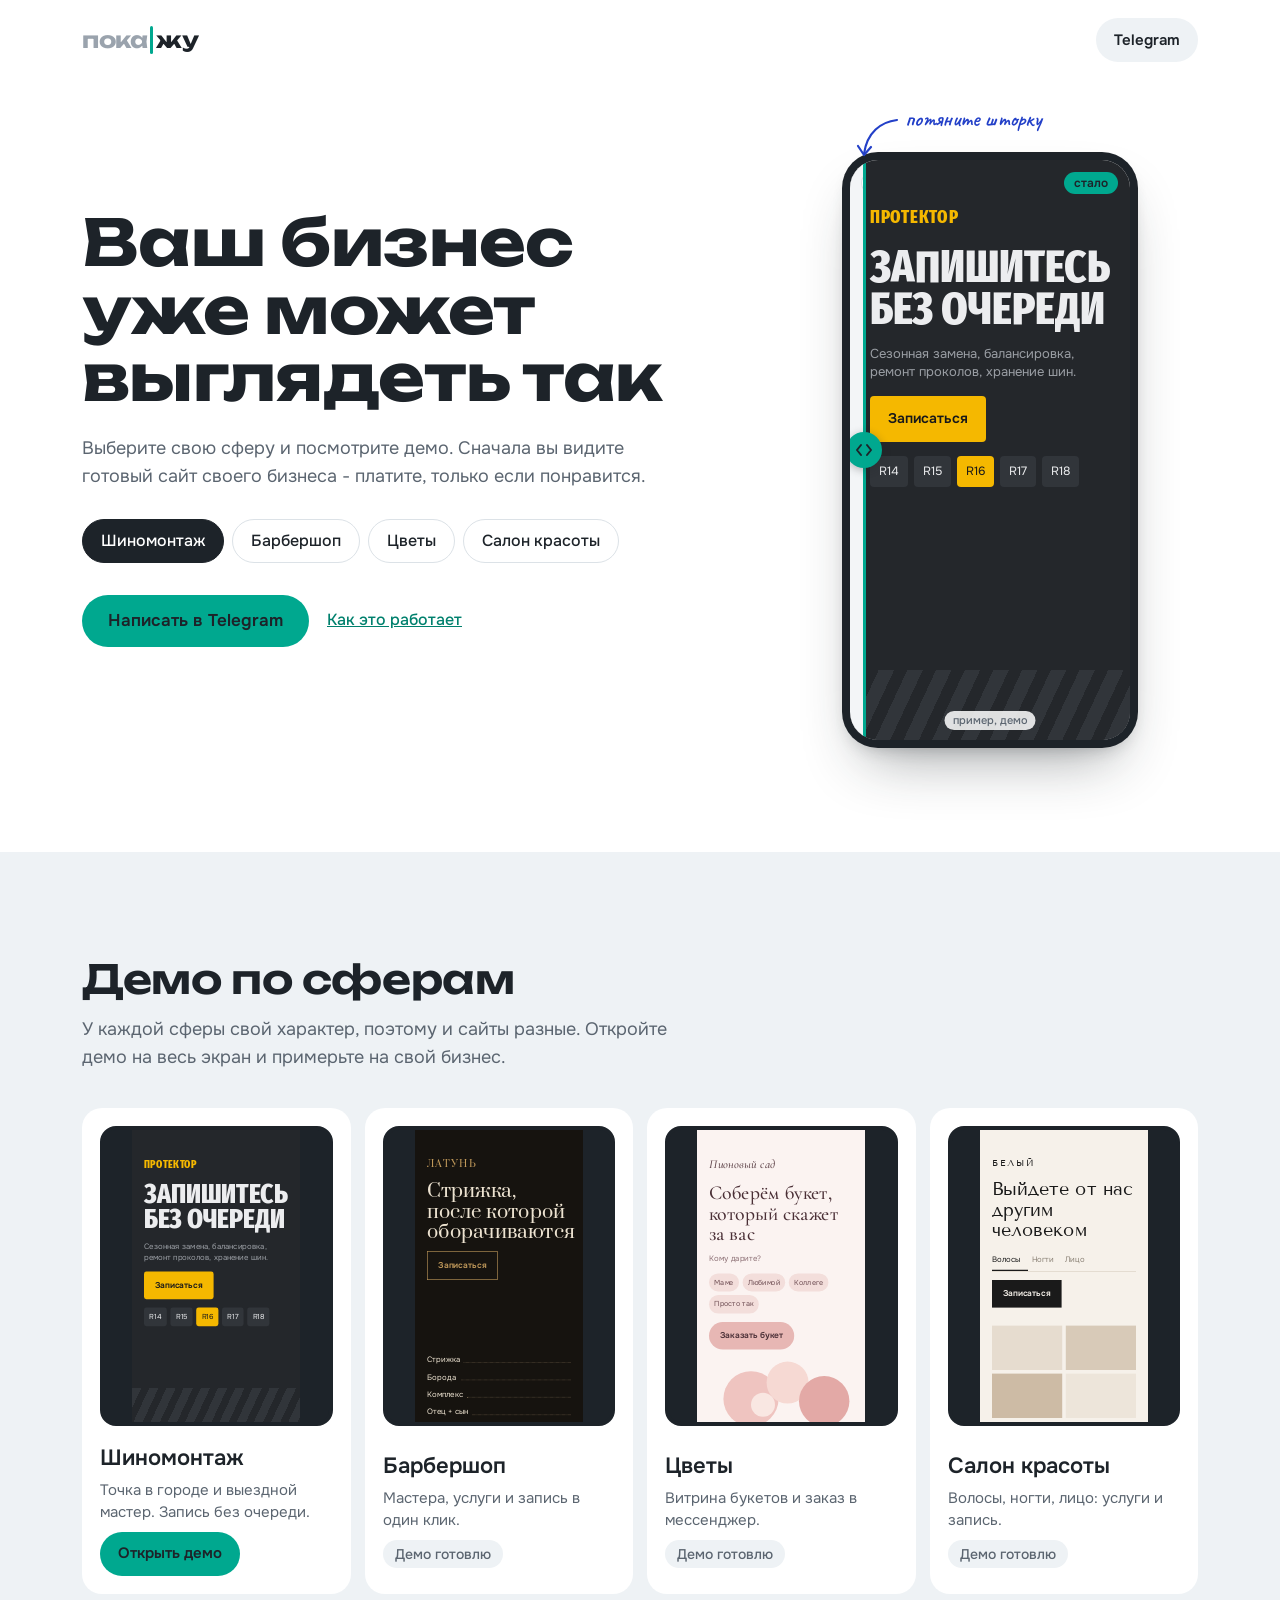
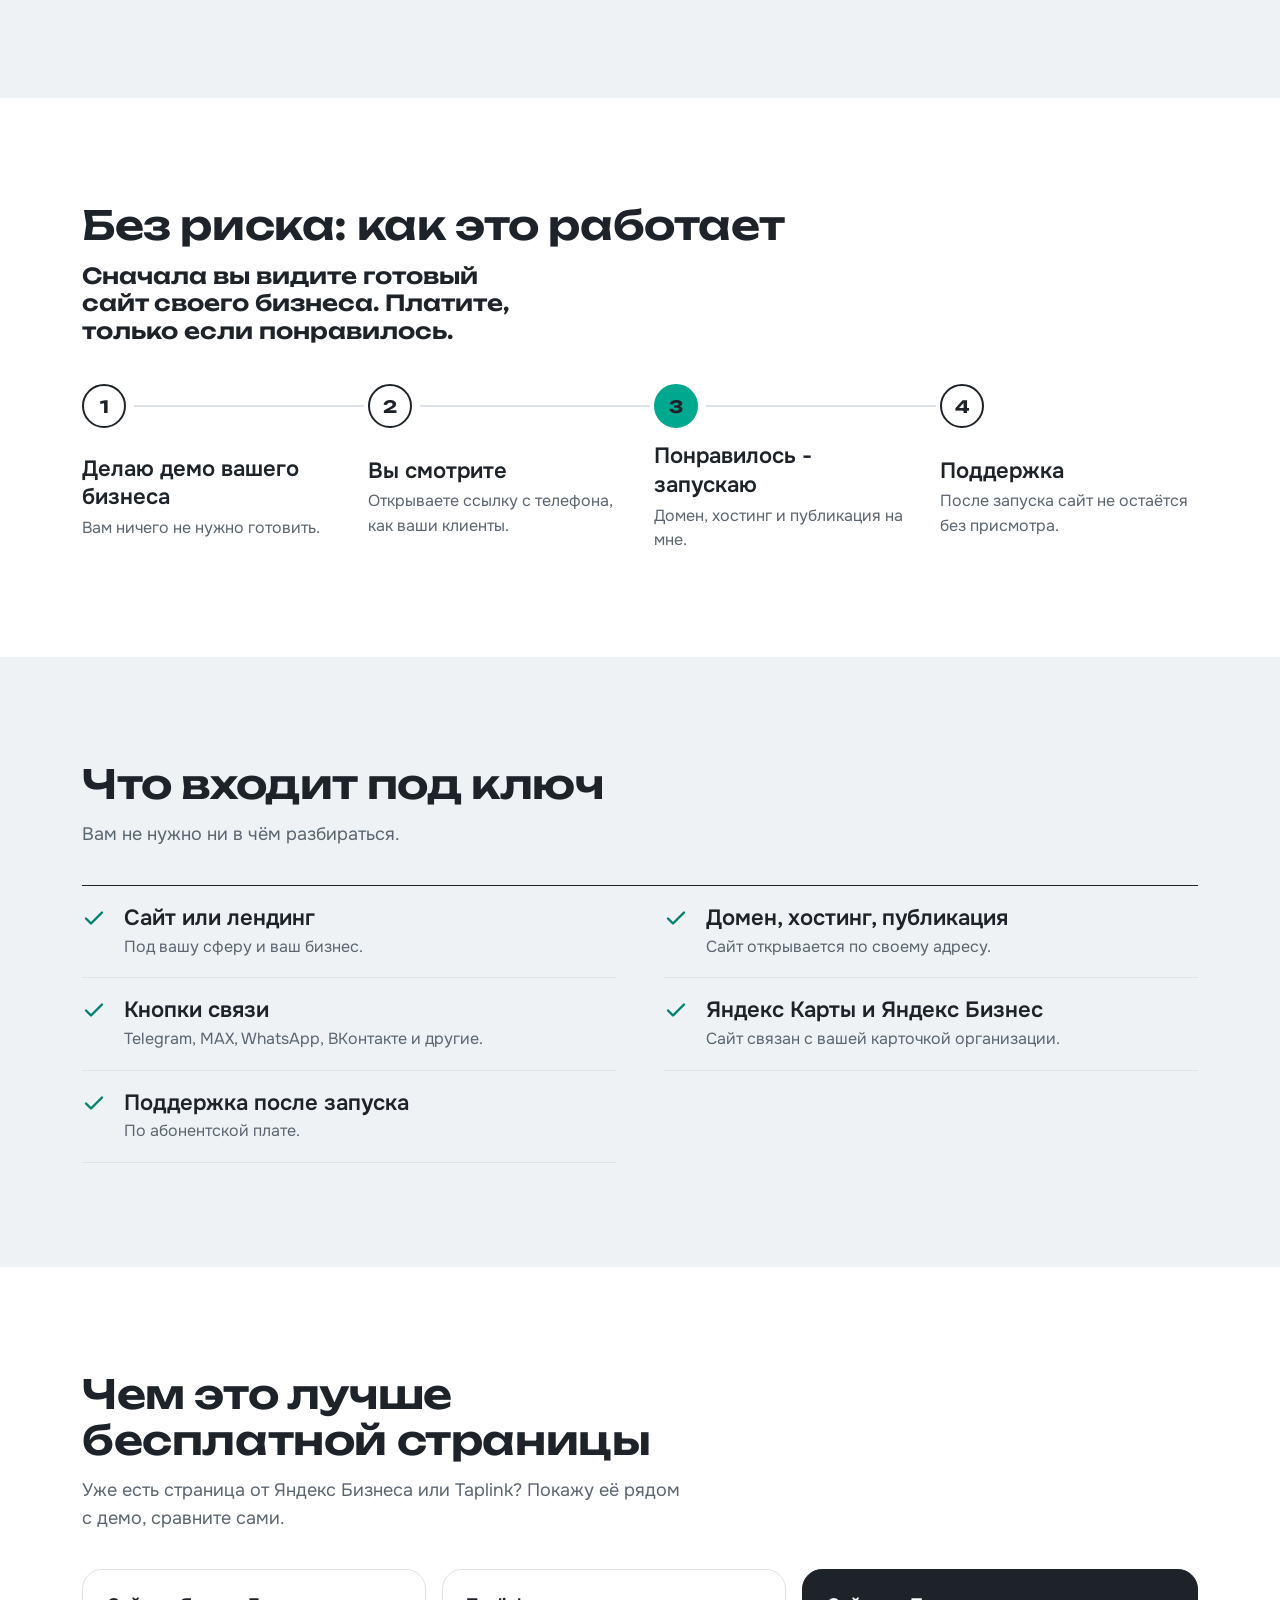
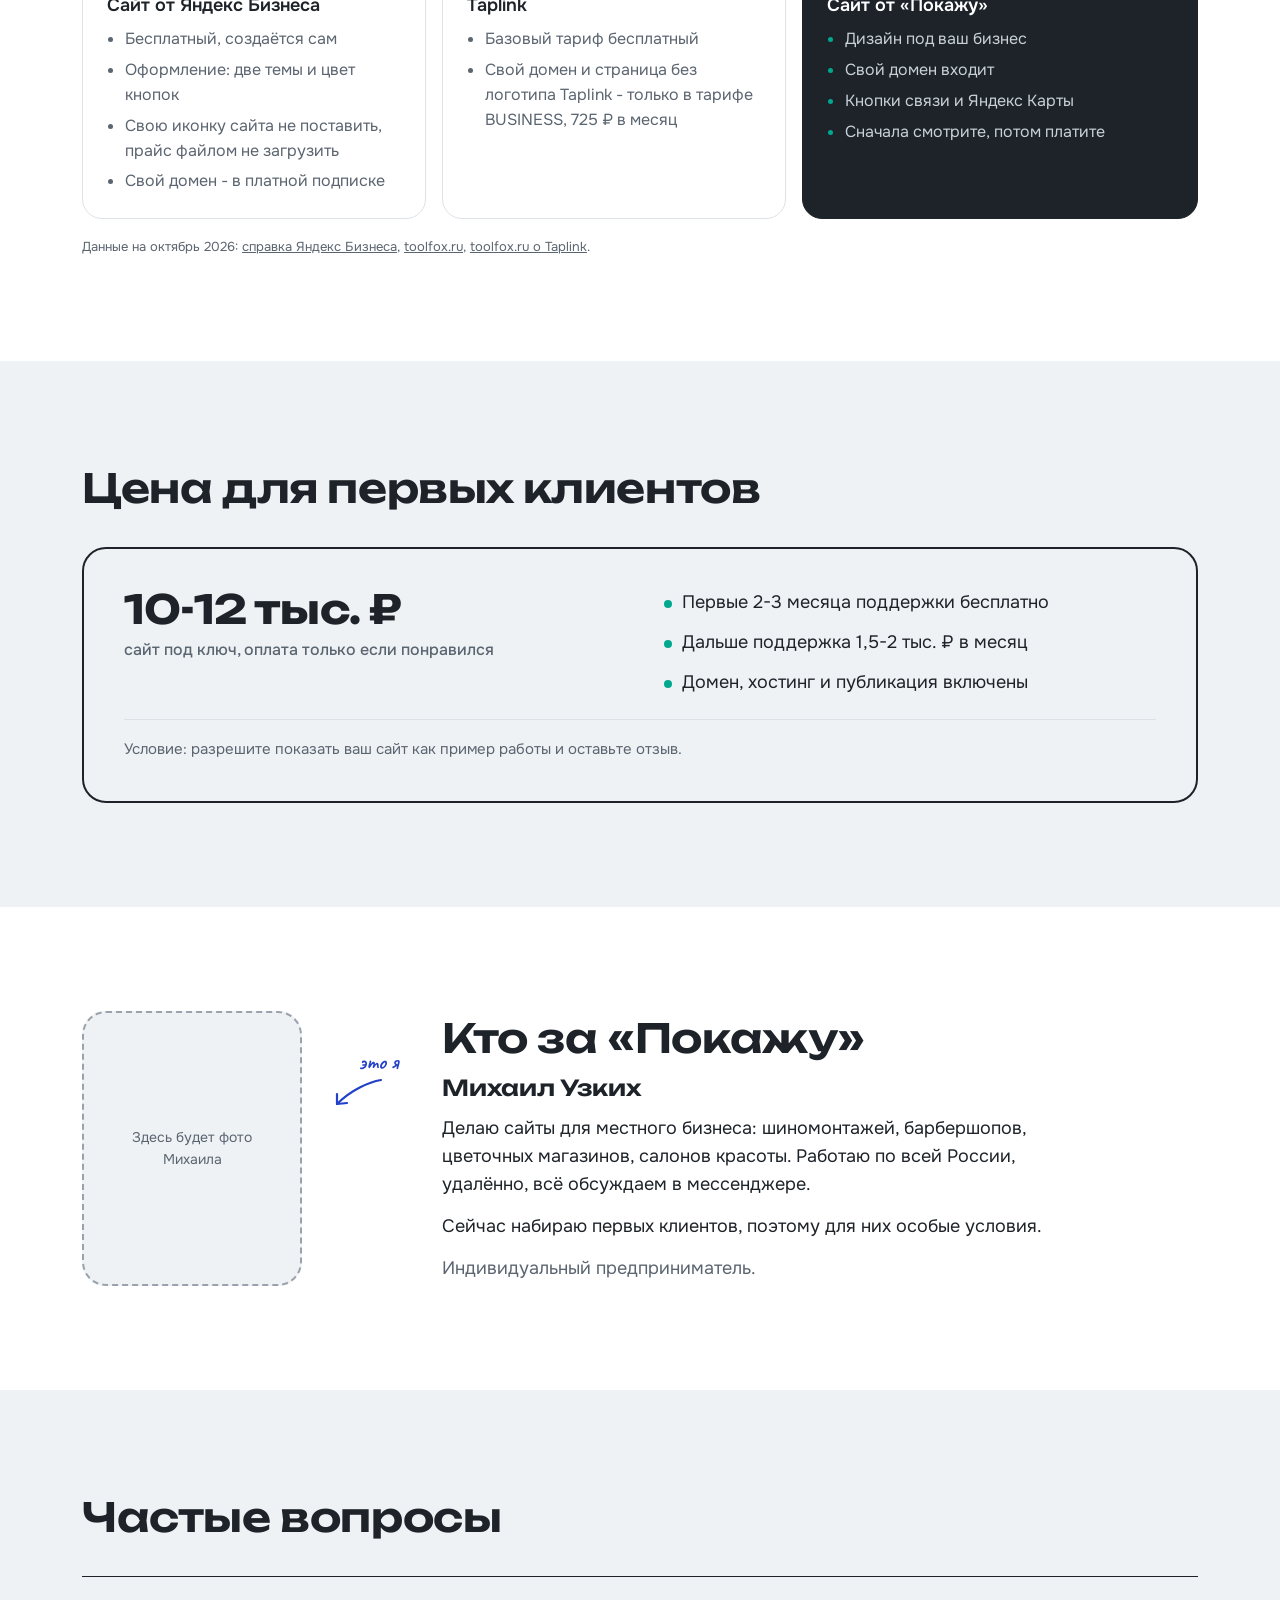
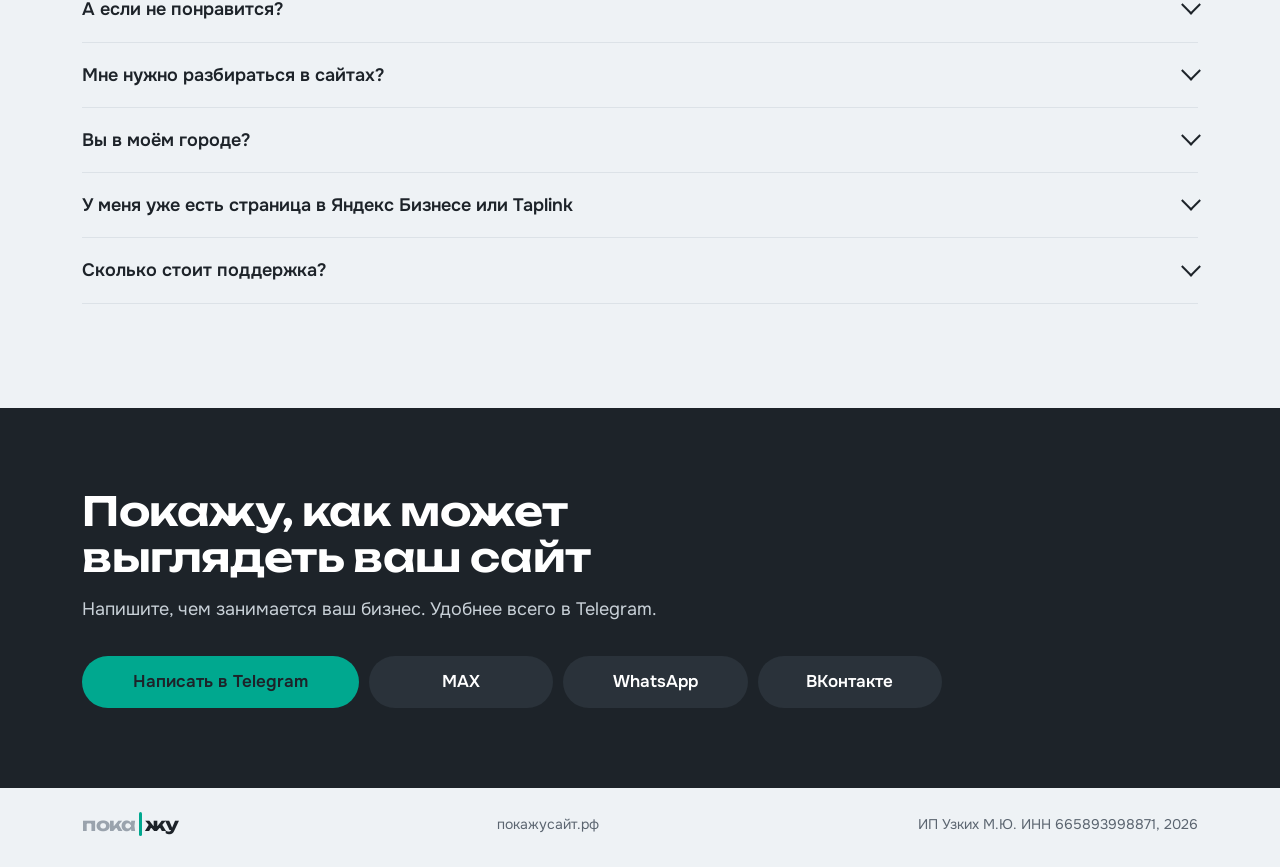
==== index.html @ 4e946220 "Стартовая страница для GitHub Pages: переход на v1 - index.html в корне сразу открывает site/v1/ - ." ====
<!doctype html>
<html lang="ru">
<head>
<meta charset="utf-8">
<meta name="viewport" content="width=device-width, initial-scale=1">
<title>Покажу - сайты для местного бизнеса</title>
<meta http-equiv="refresh" content="0; url=site/v1/">
<link rel="canonical" href="site/v1/">
<style>
  body { margin: 0; min-height: 100vh; display: grid; place-items: center; background: #FFFFFF; color: #1D2329; font: 400 17px/1.5 system-ui, sans-serif; }
  a { color: #00806D; }
</style>
</head>
<body>
  <p>Открываю сайт… Если ничего не происходит, <a href="site/v1/">перейдите по ссылке</a>.</p>
  <script>location.replace("site/v1/");</script>
</body>
</html>
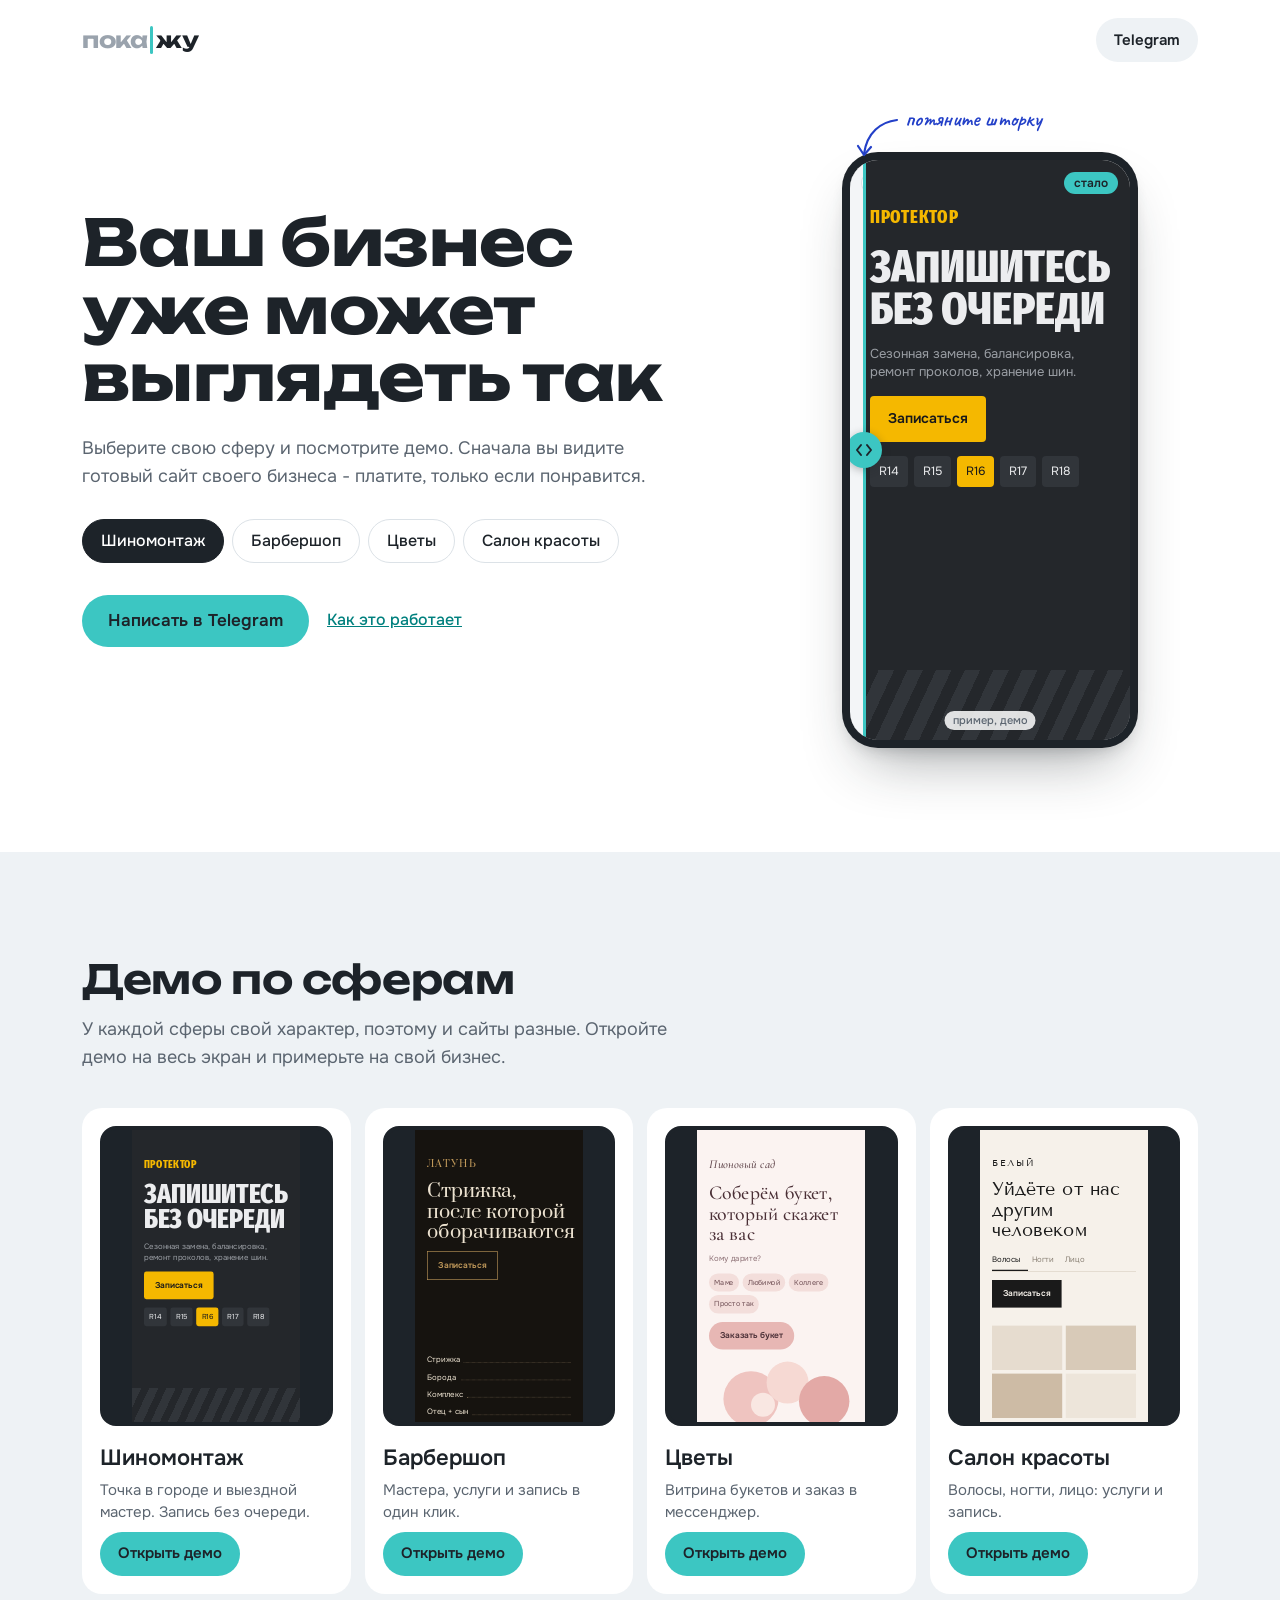
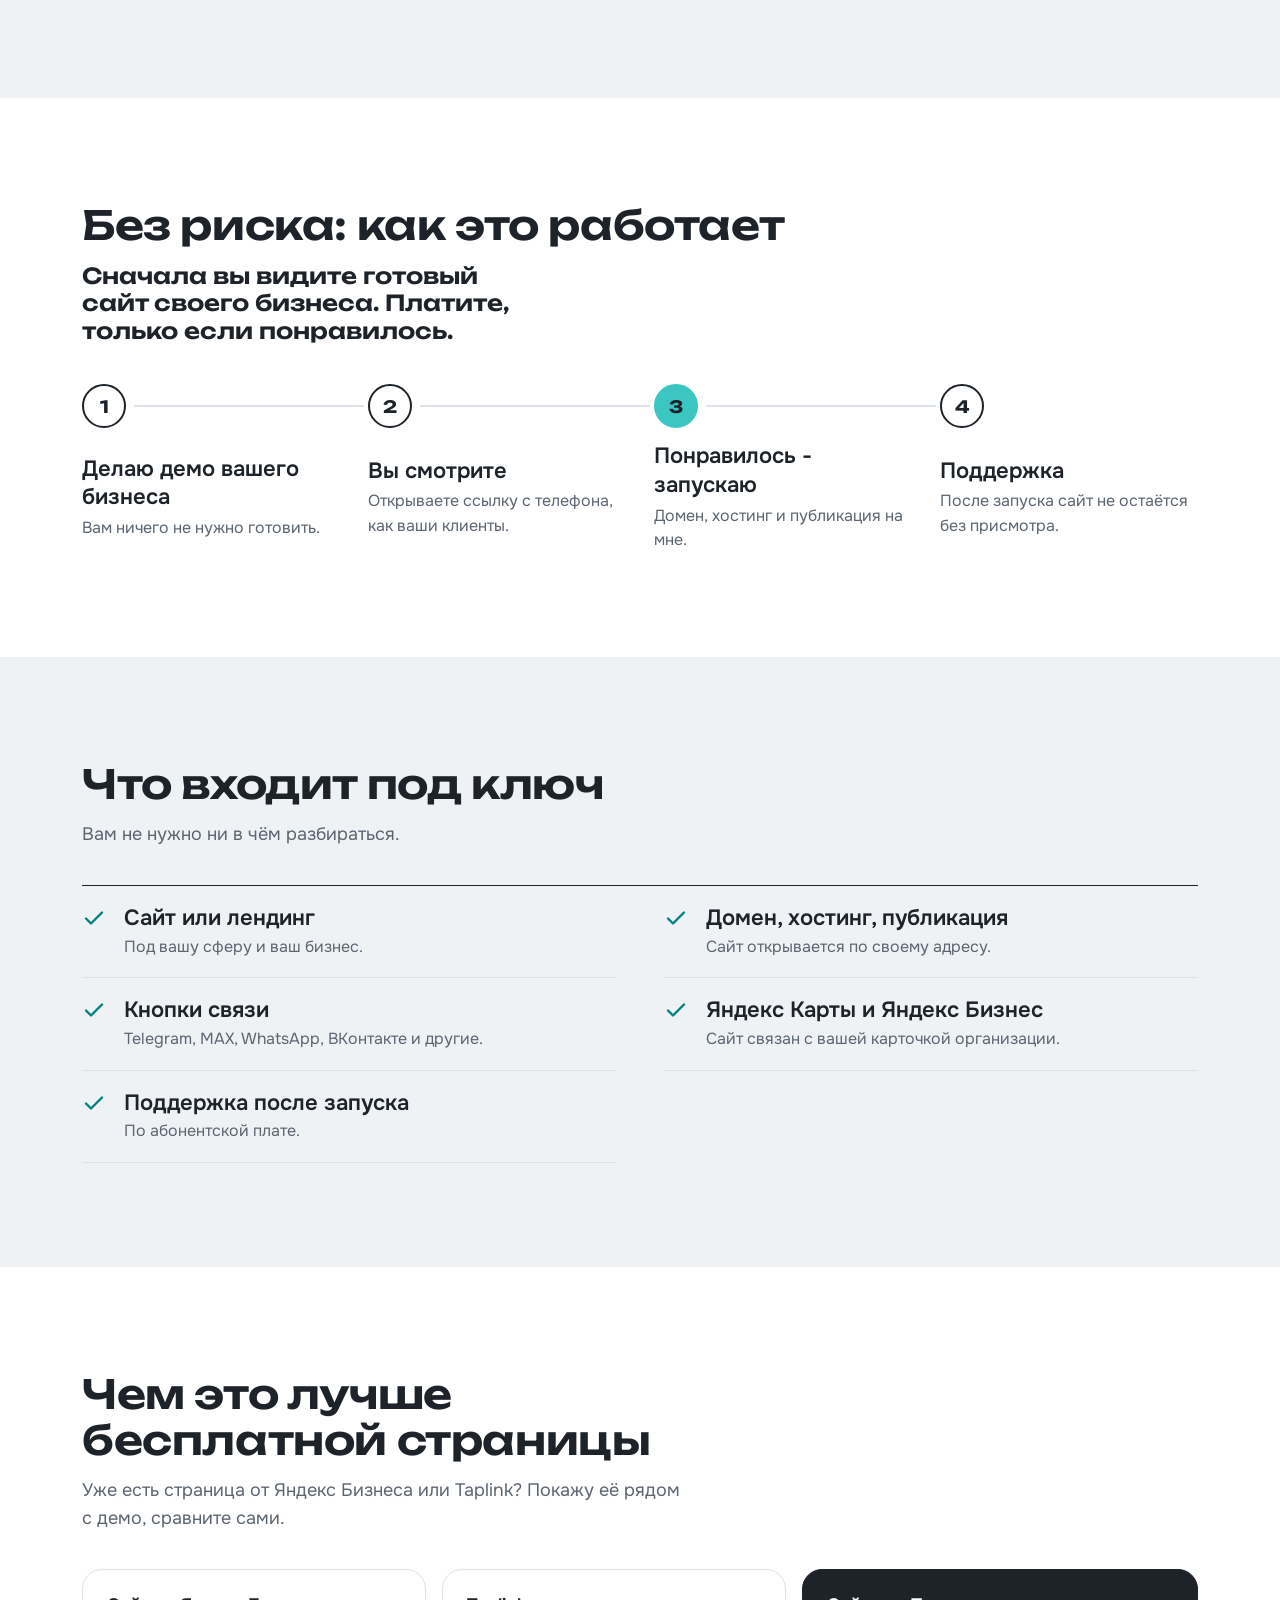
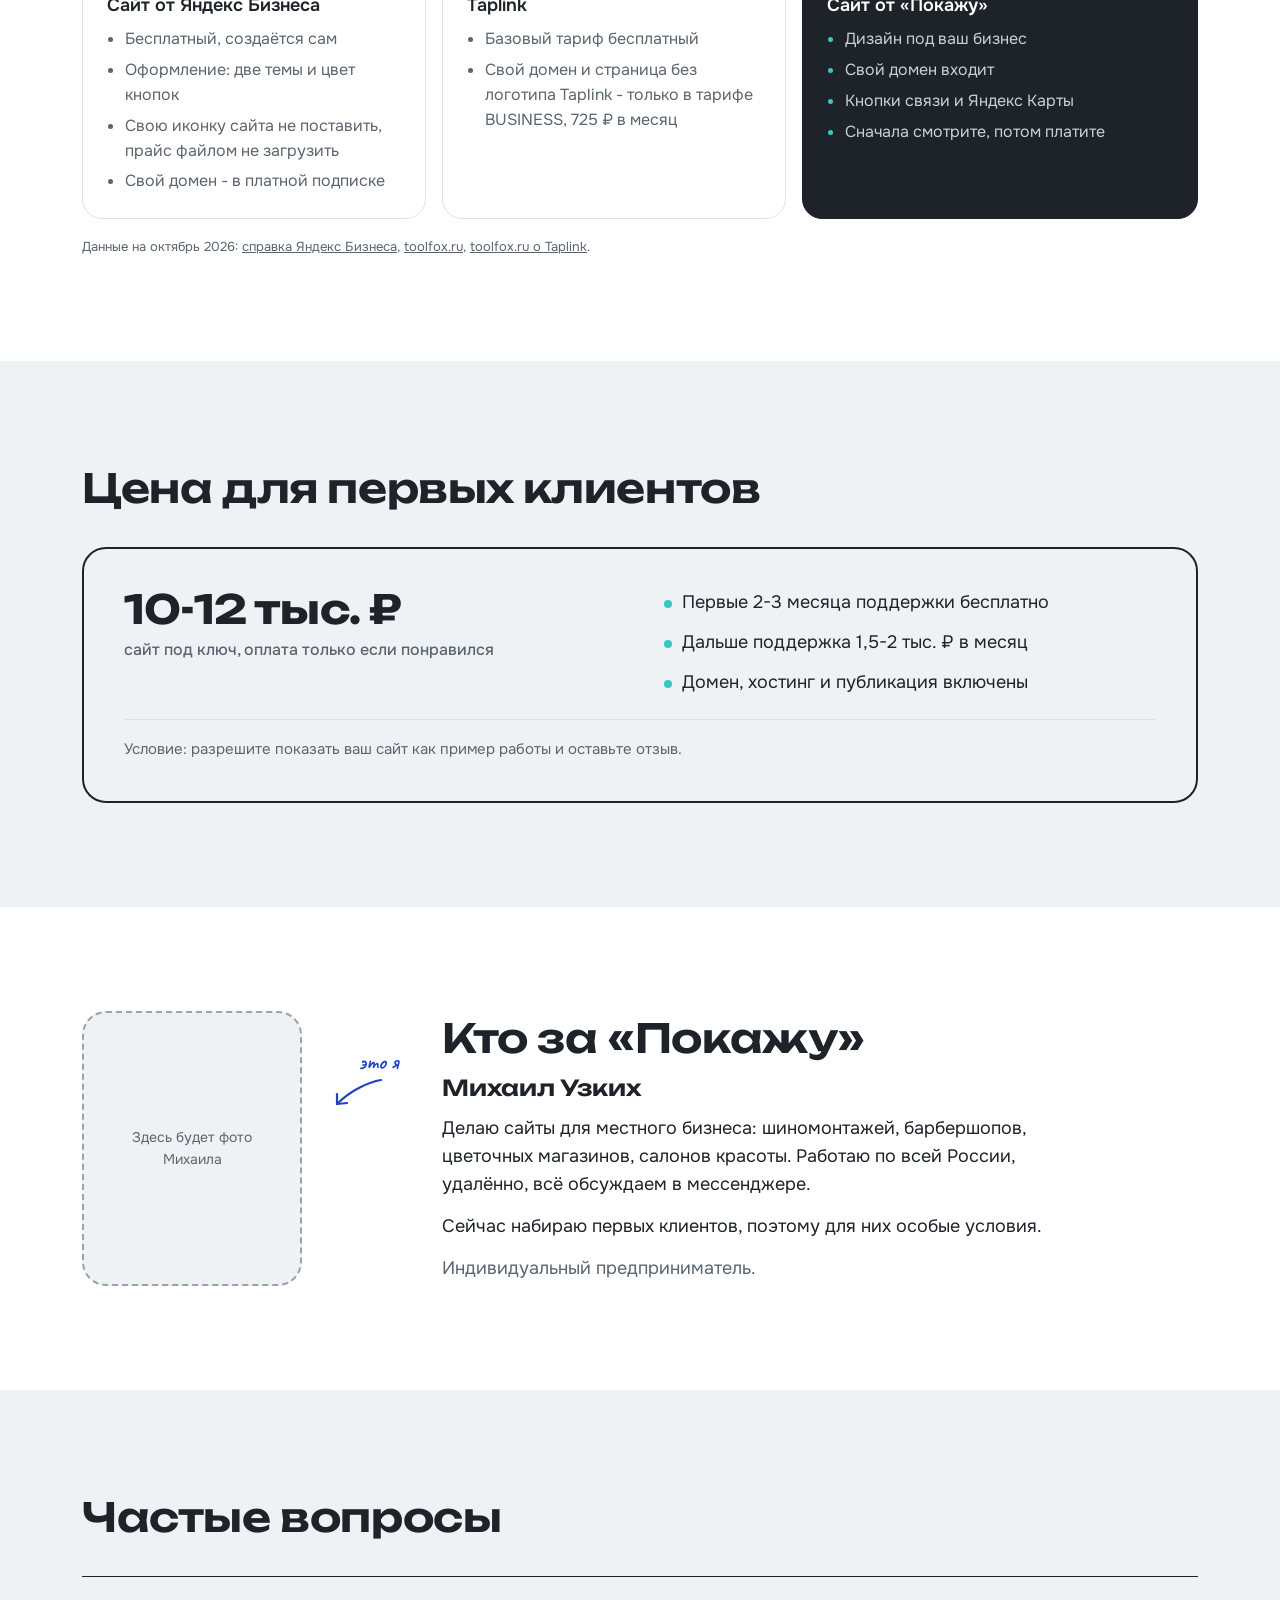
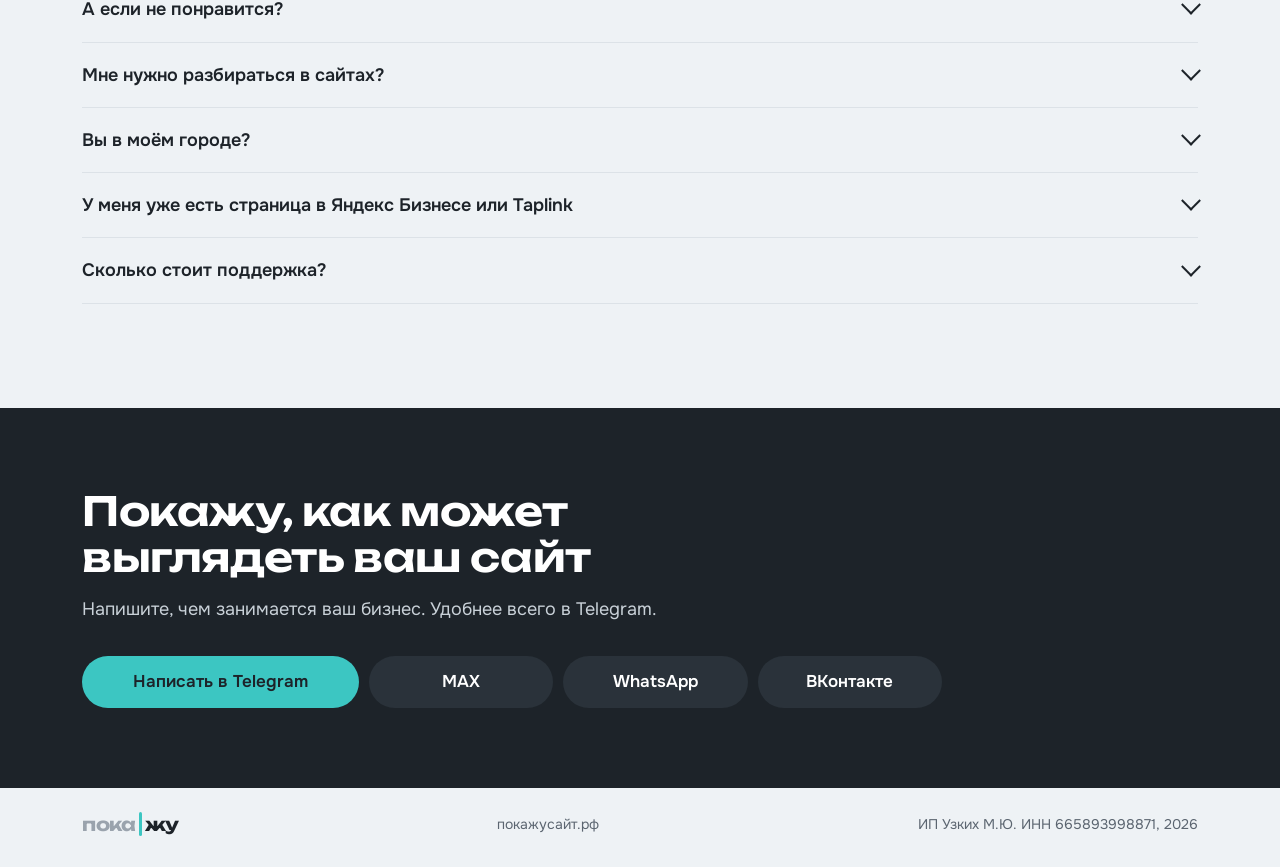
==== commit a9dbc992: "Три новых демо: барбершоп, цветы, салон красоты; бирюзовый акцент - demos/barbershop: барбершоп «Лат" ====
--- a/index.html
+++ b/index.html
@@ -3,12 +3,13 @@
 <head>
 <meta charset="utf-8">
 <meta name="viewport" content="width=device-width, initial-scale=1">
+<meta name="robots" content="noindex, nofollow">
 <title>Покажу - сайты для местного бизнеса</title>
 <meta http-equiv="refresh" content="0; url=site/v1/">
 <link rel="canonical" href="site/v1/">
 <style>
   body { margin: 0; min-height: 100vh; display: grid; place-items: center; background: #FFFFFF; color: #1D2329; font: 400 17px/1.5 system-ui, sans-serif; }
-  a { color: #00806D; }
+  a { color: #00807E; }
 </style>
 </head>
 <body>
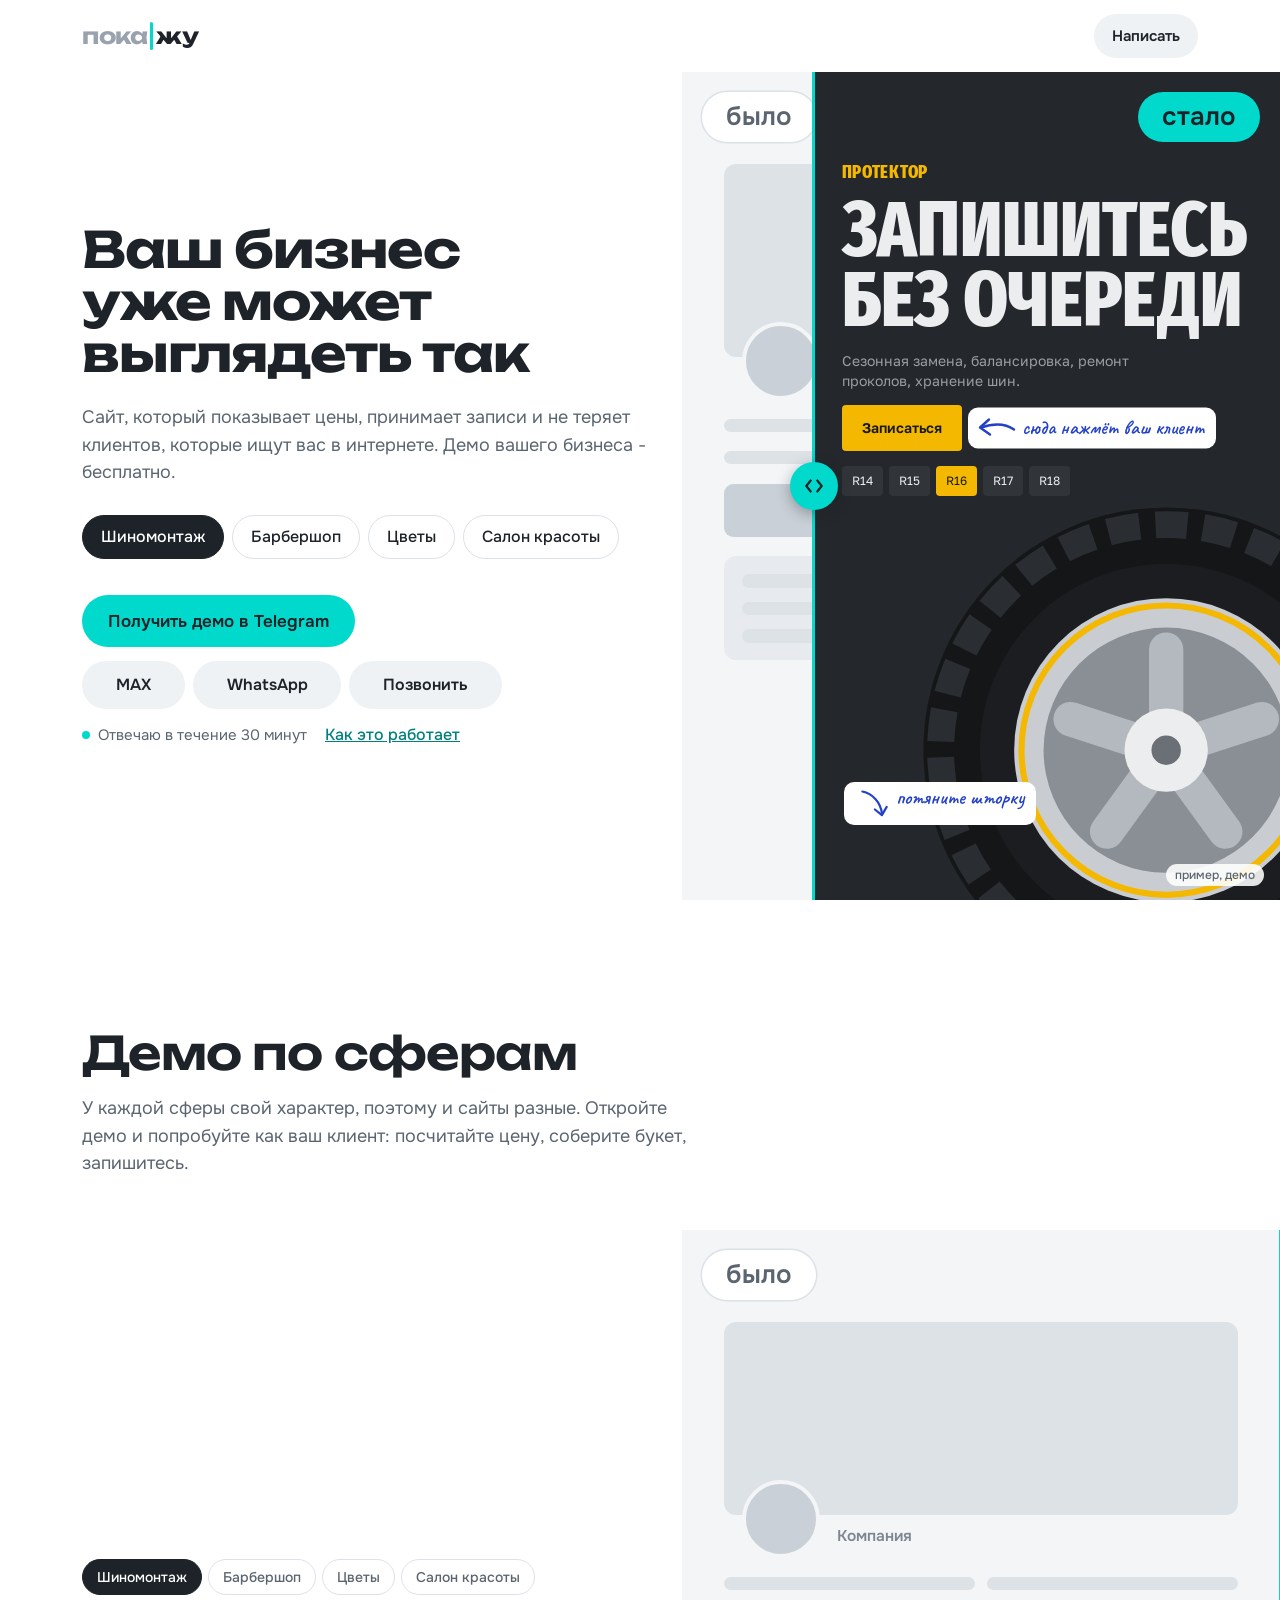
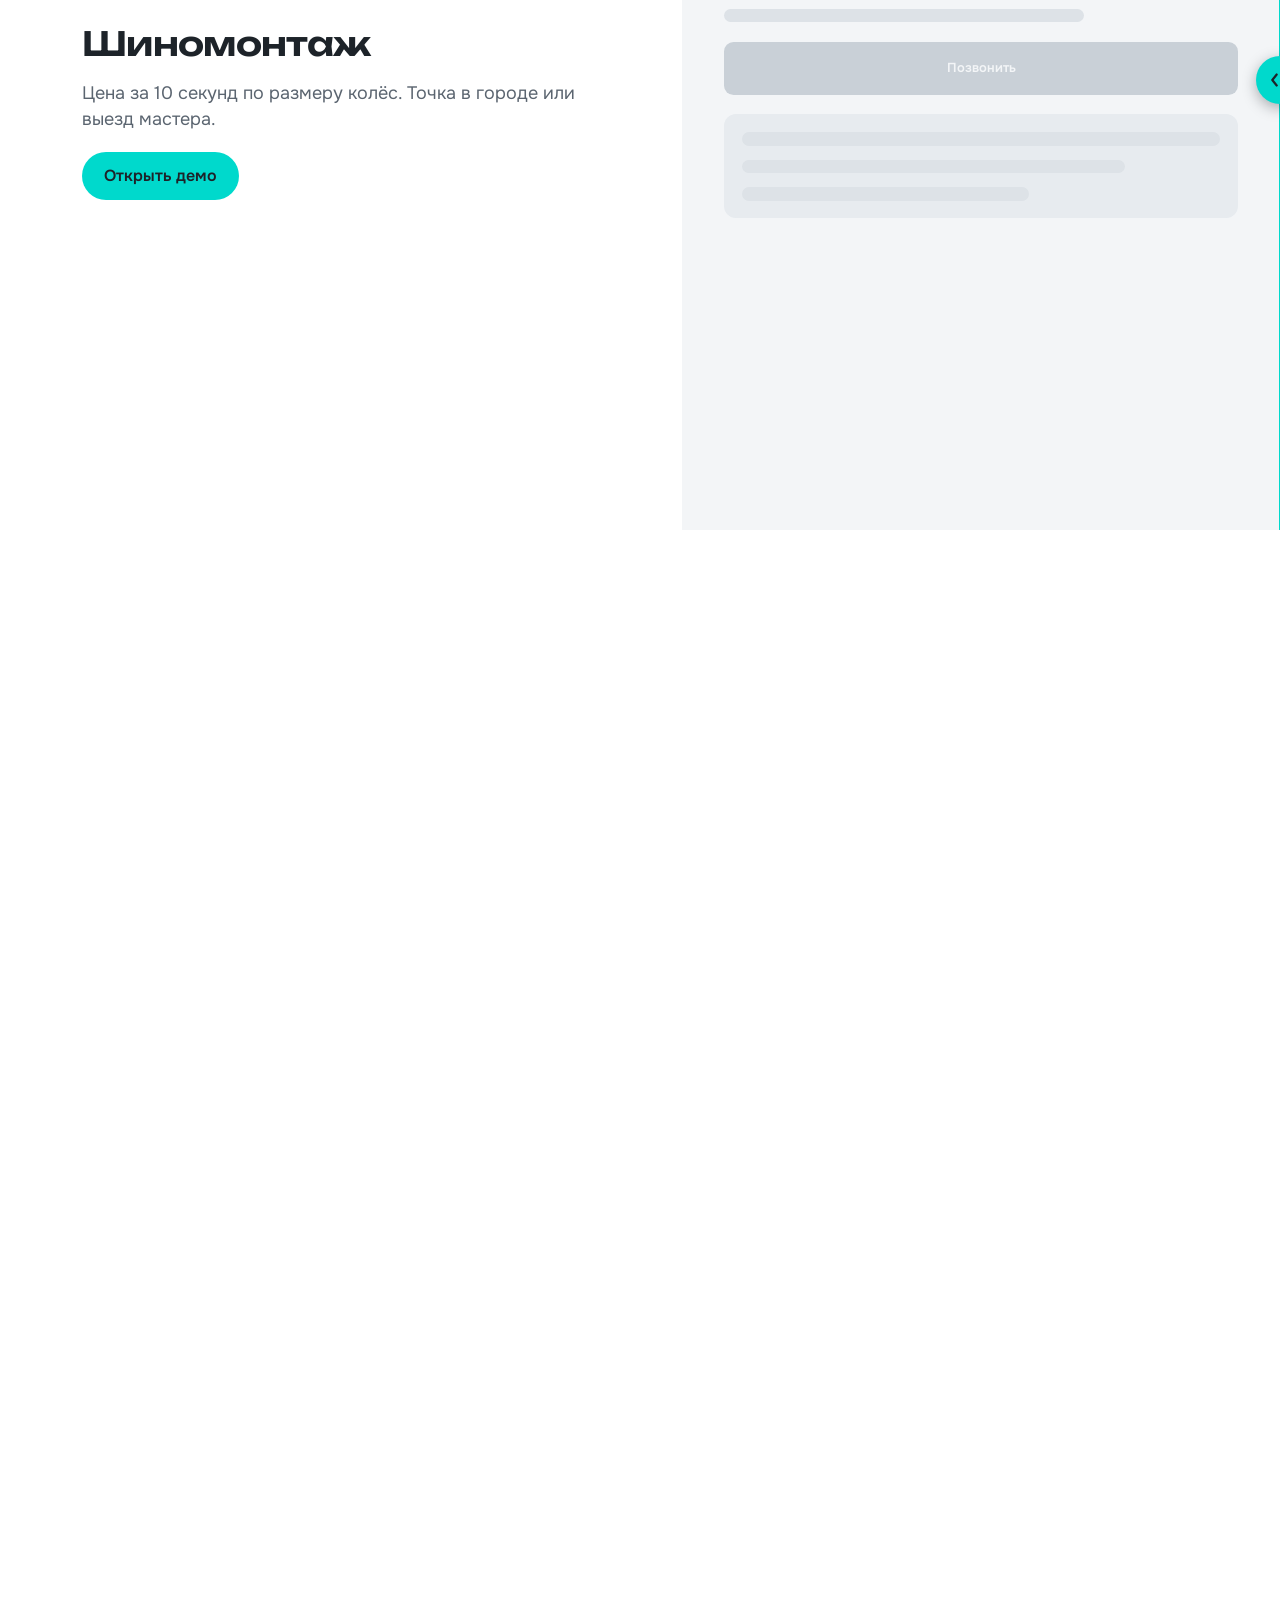
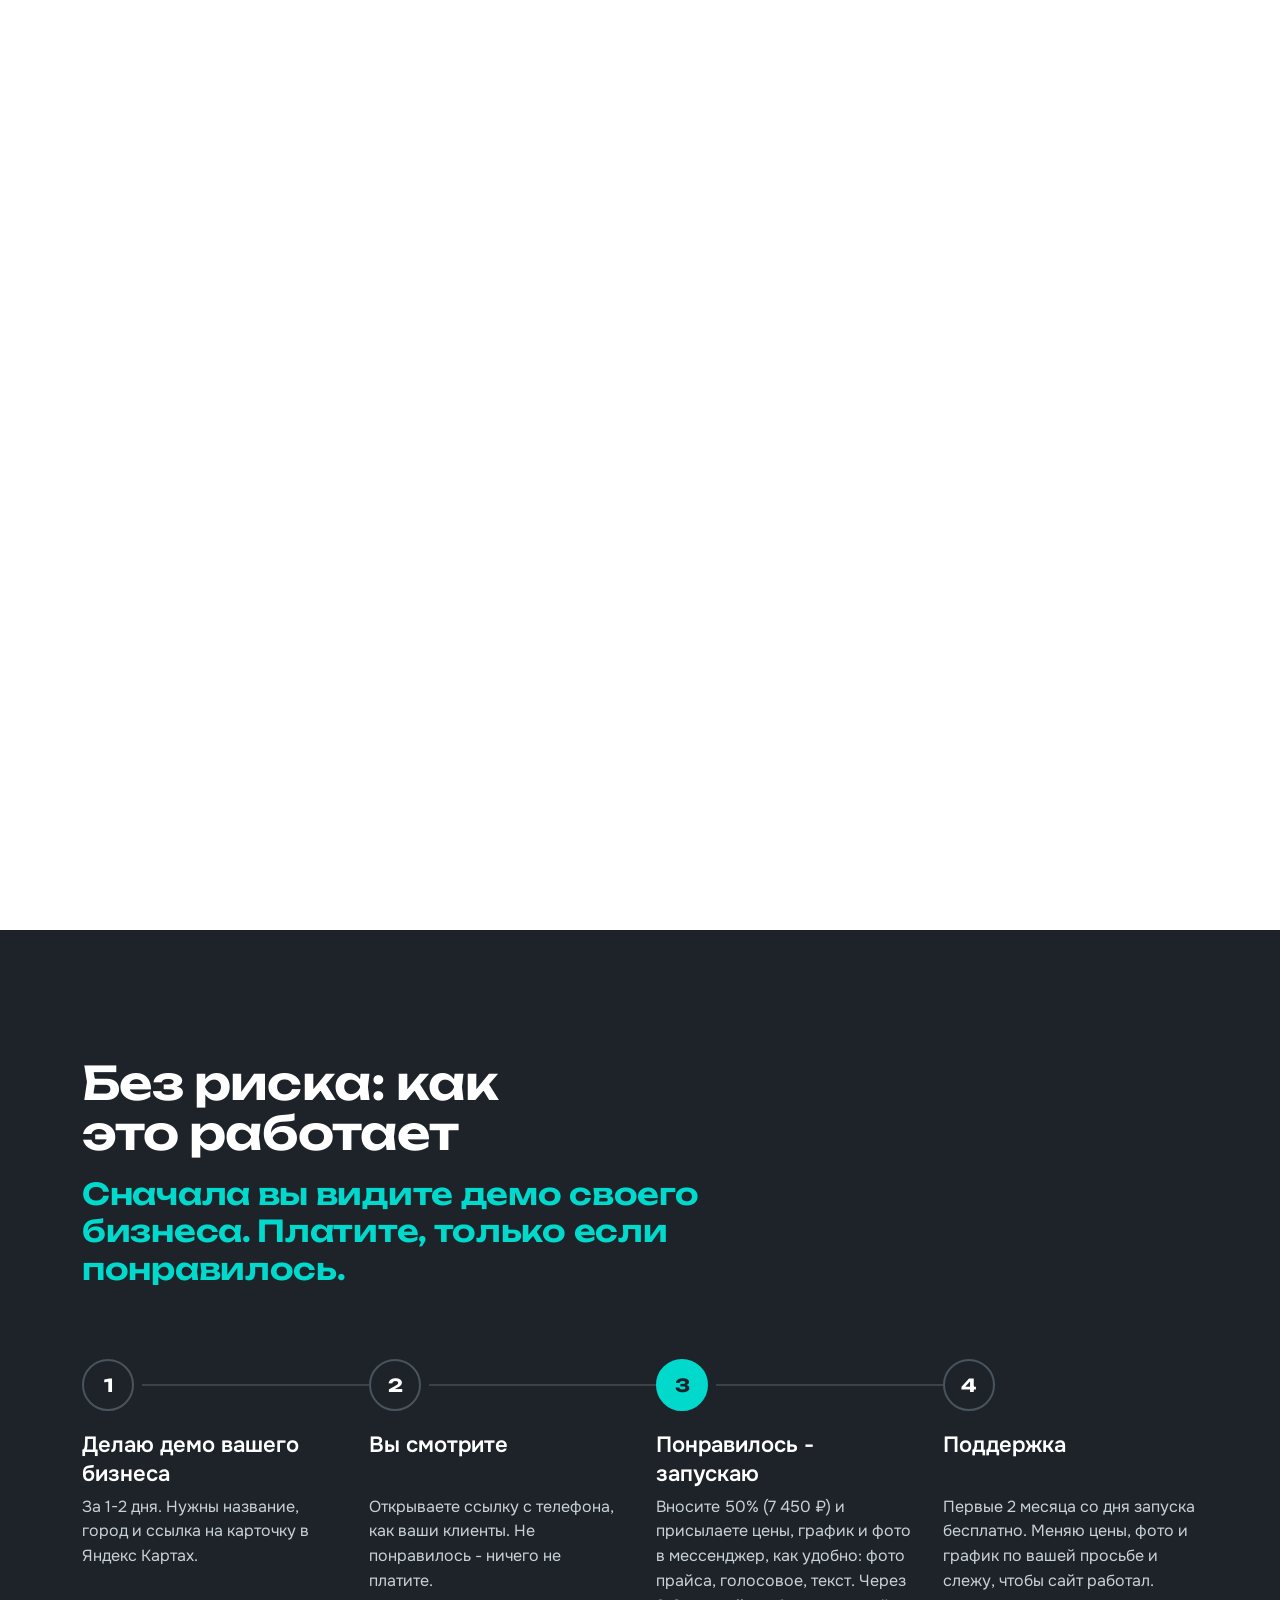
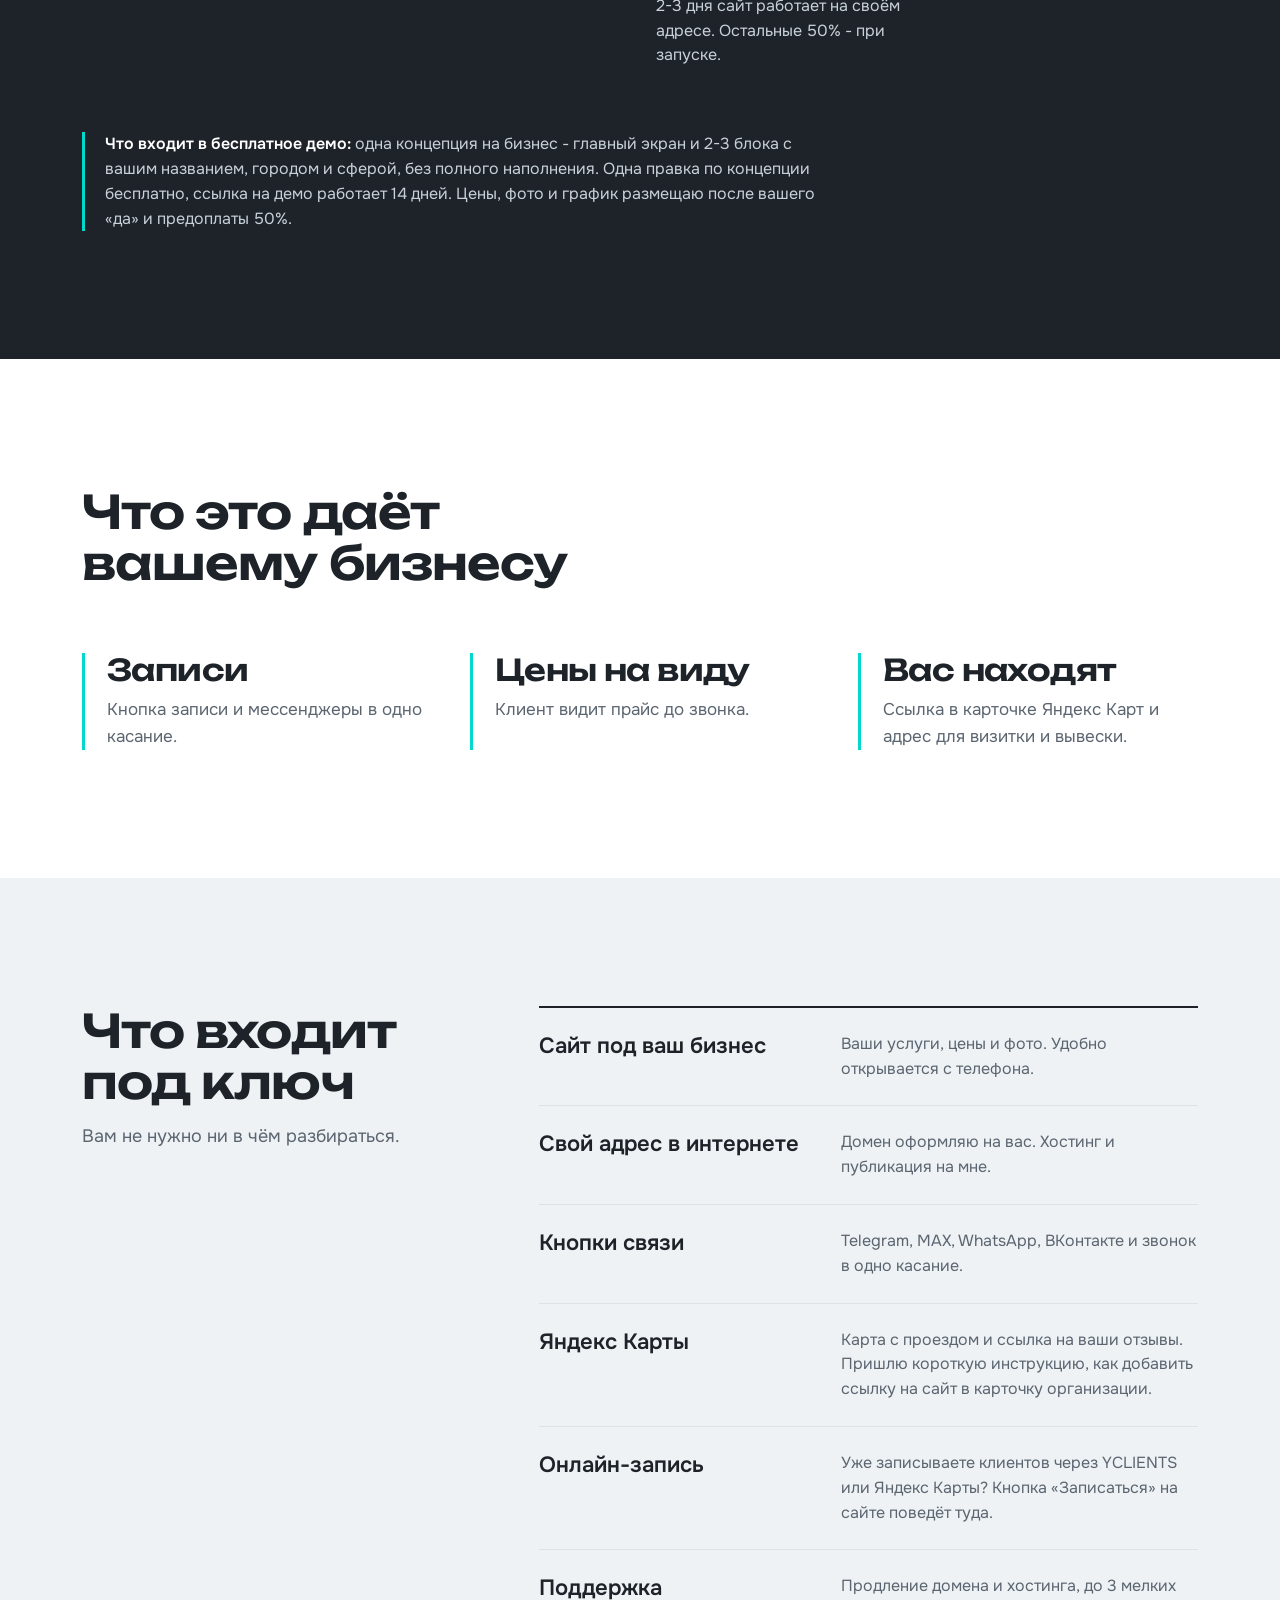
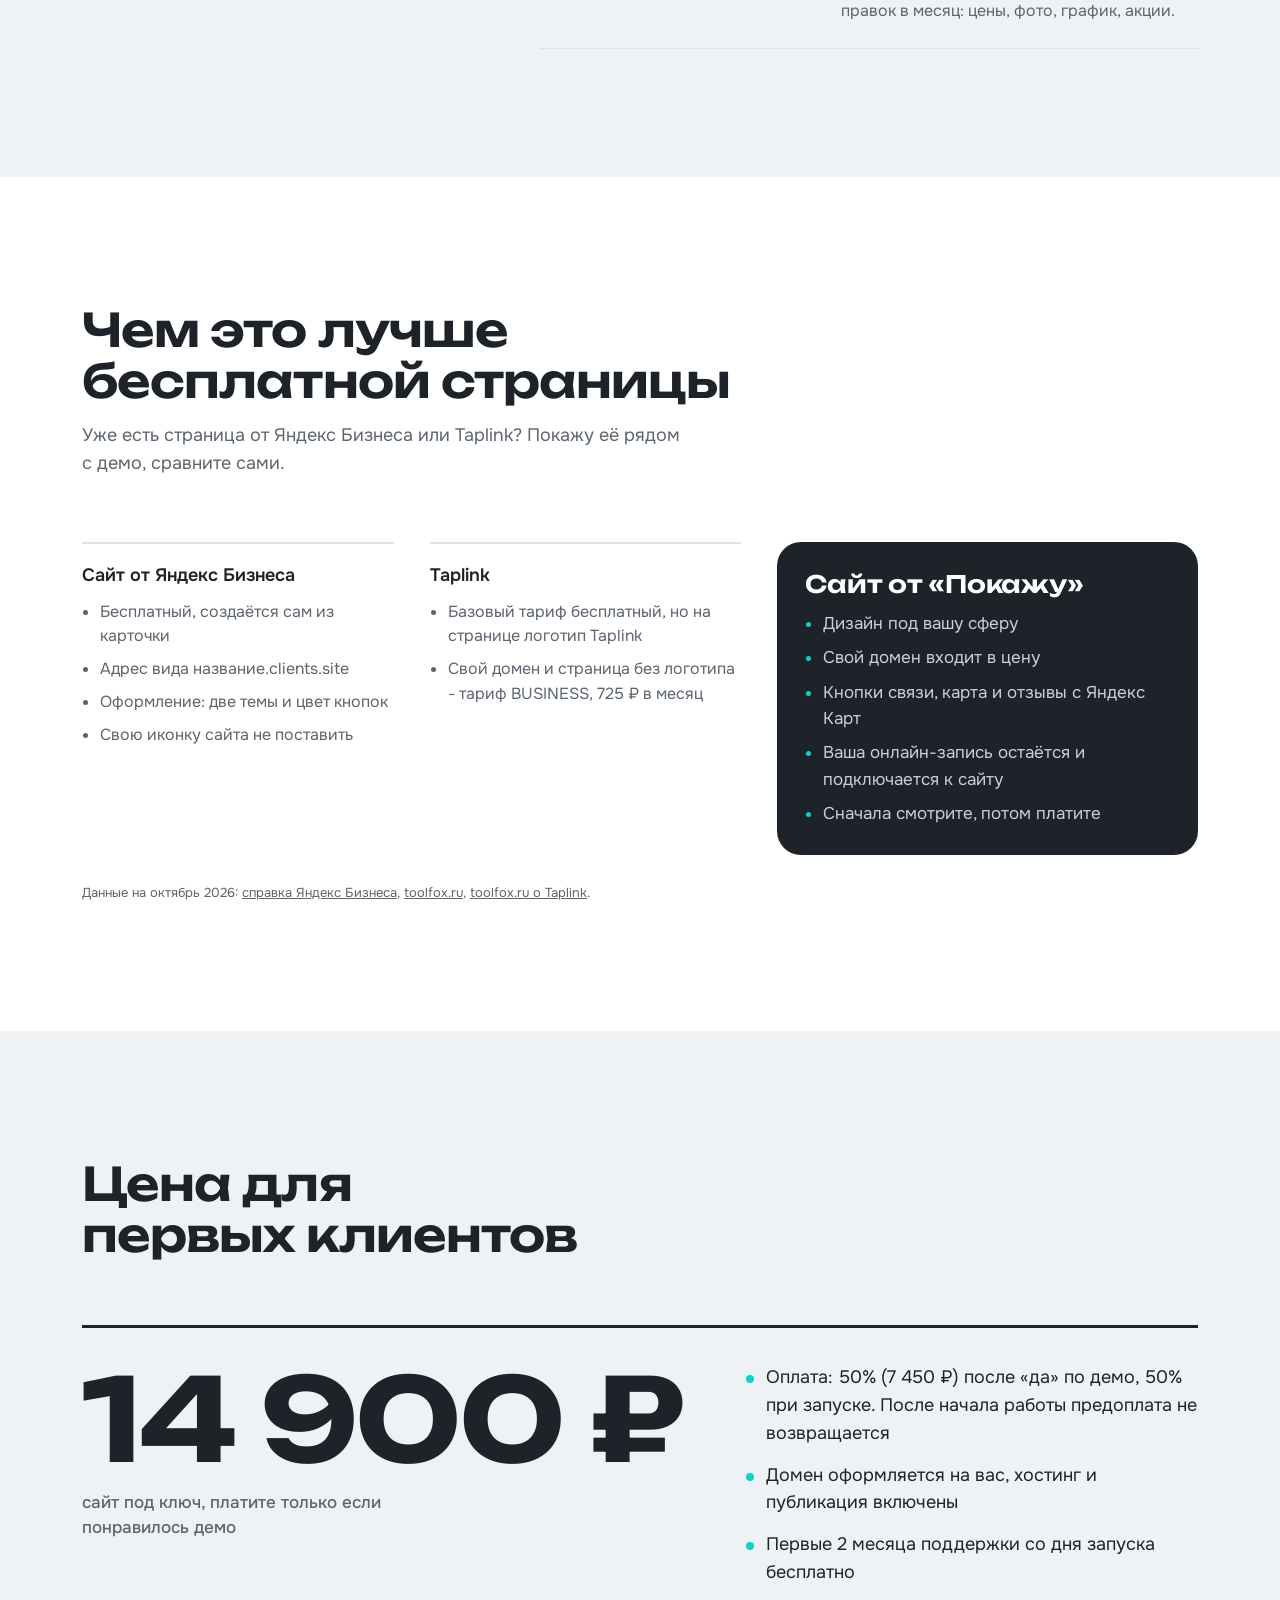
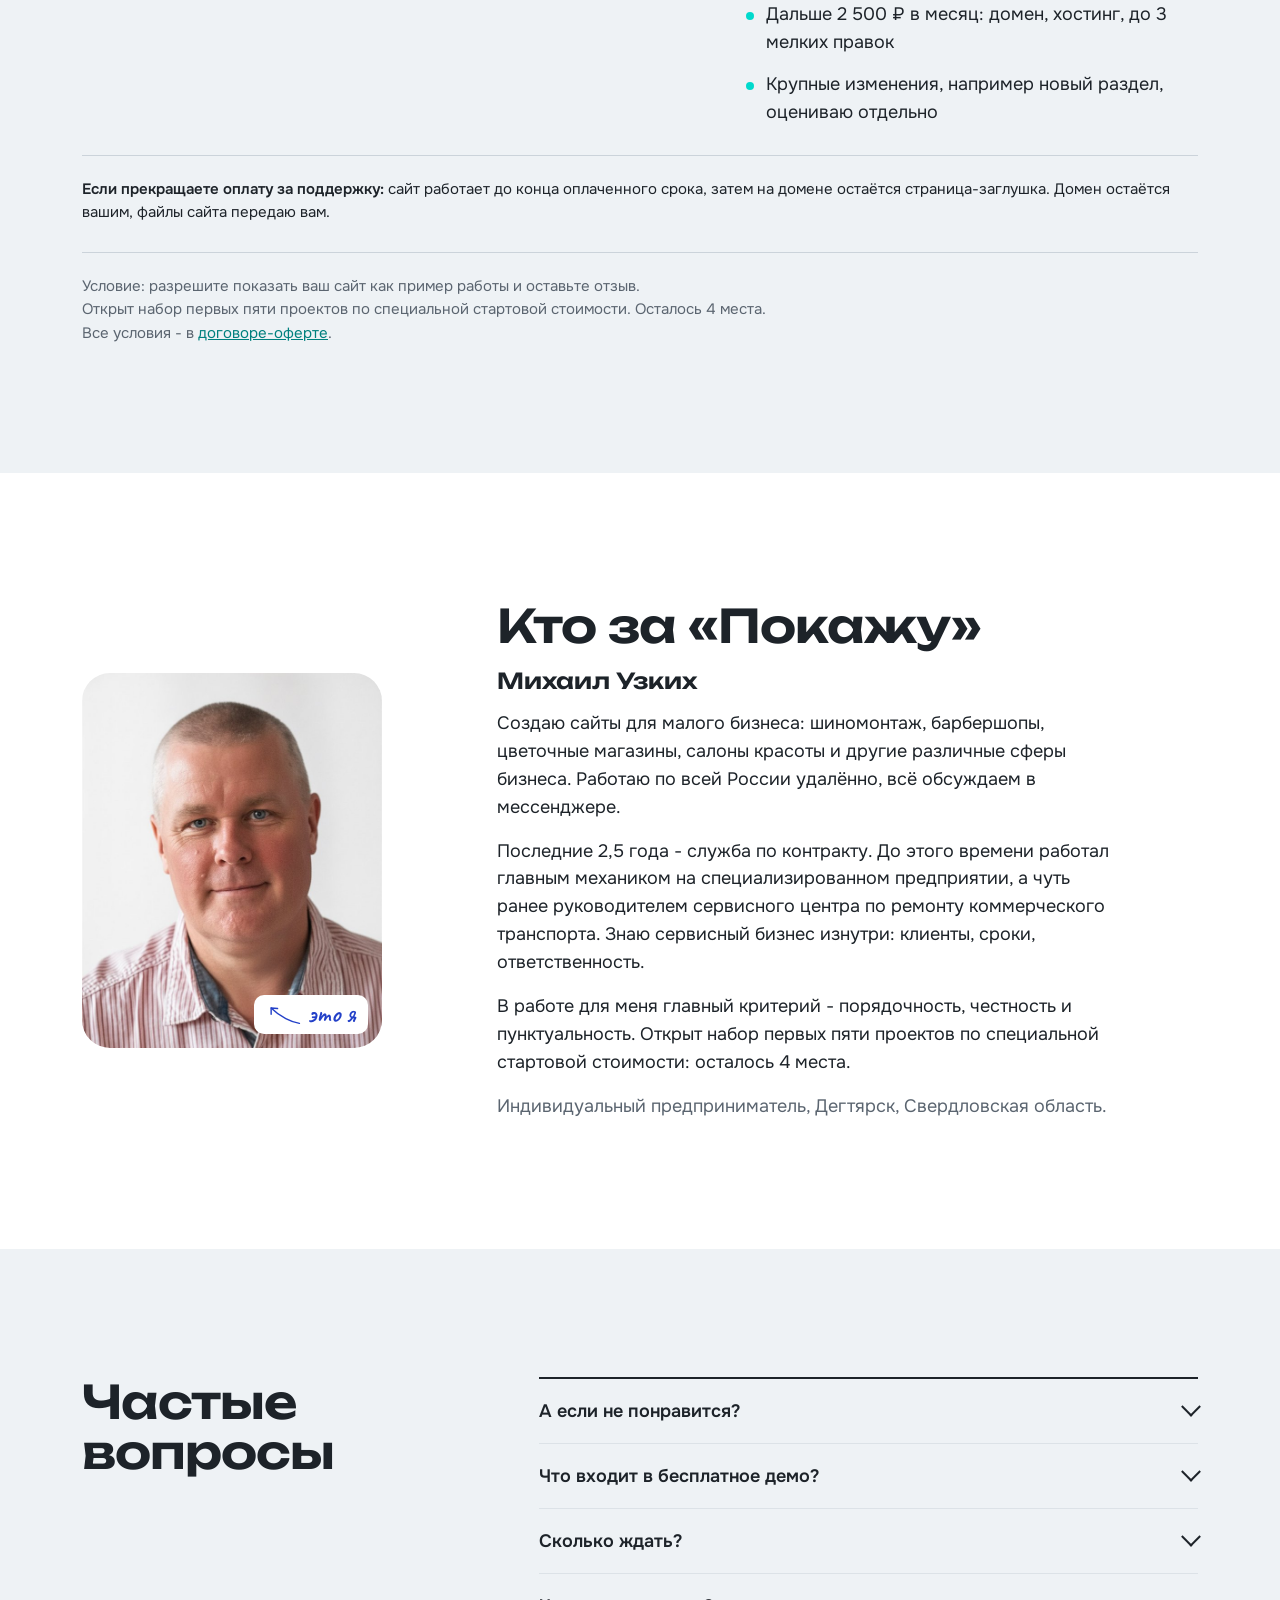
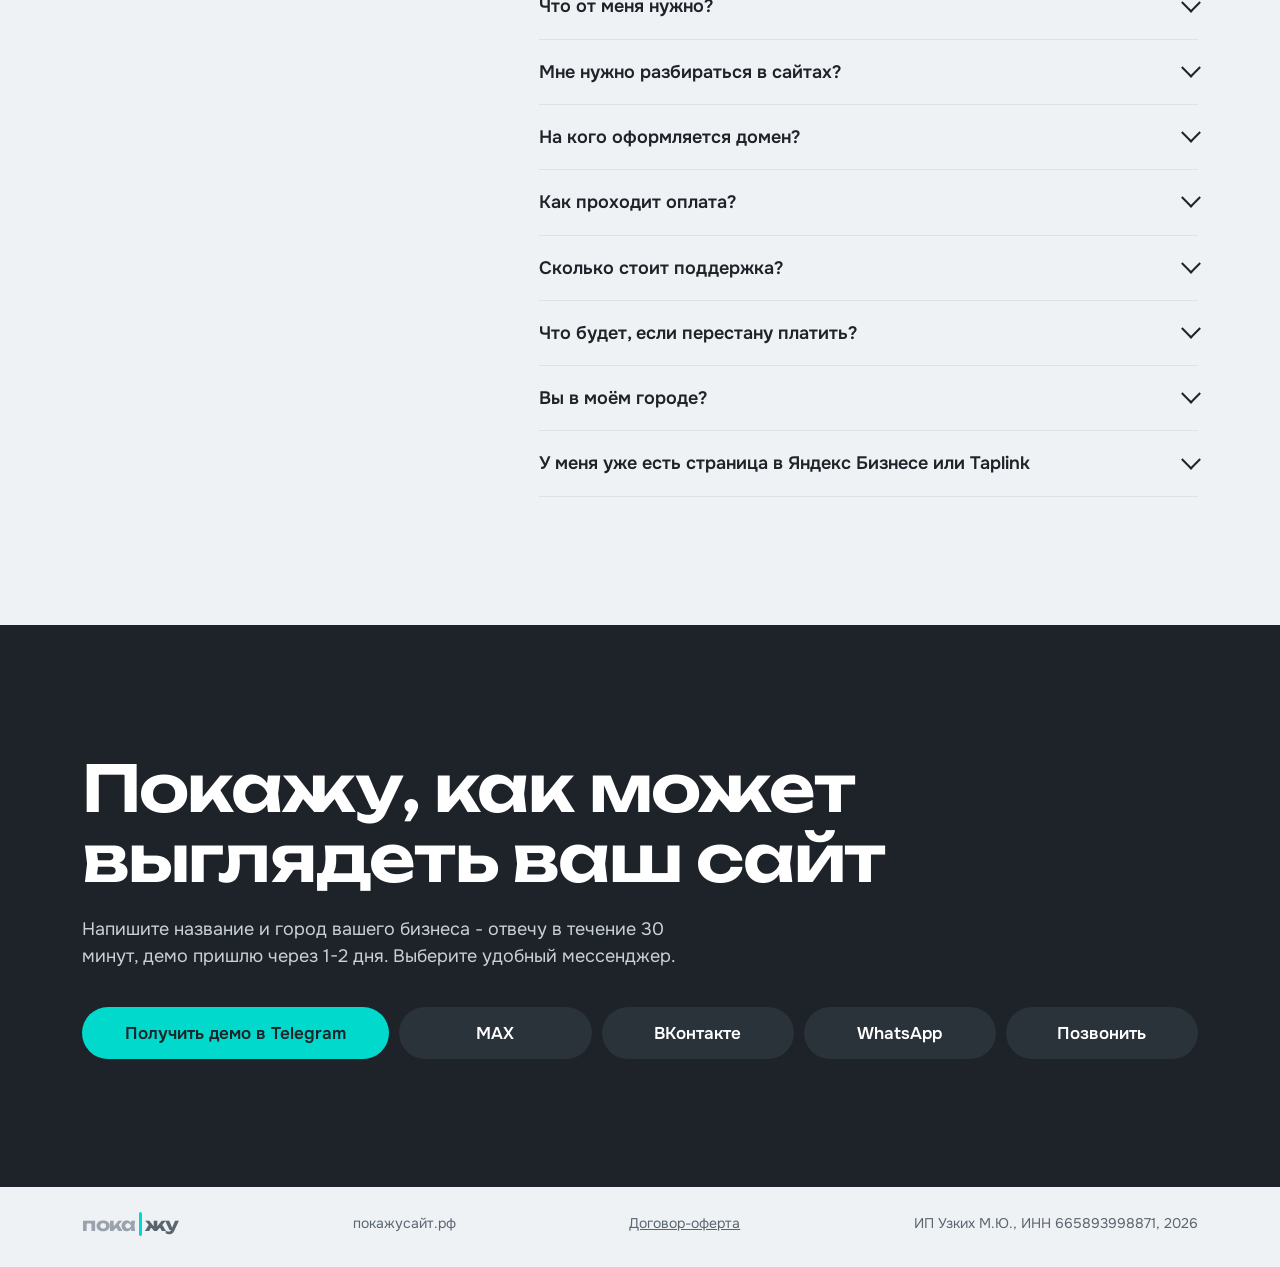
==== commit 11f72742: "Главная ведёт на site/v3 вместо site/v1 Co-Authored-By: Claude Sonnet 5.5 <noreply@anthropic.com>" ====
--- a/index.html
+++ b/index.html
@@ -5,15 +5,15 @@
 <meta name="viewport" content="width=device-width, initial-scale=1">
 <meta name="robots" content="noindex, nofollow">
 <title>Покажу - сайты для местного бизнеса</title>
-<meta http-equiv="refresh" content="0; url=site/v1/">
-<link rel="canonical" href="site/v1/">
+<meta http-equiv="refresh" content="0; url=site/v3/">
+<link rel="canonical" href="site/v3/">
 <style>
   body { margin: 0; min-height: 100vh; display: grid; place-items: center; background: #FFFFFF; color: #1D2329; font: 400 17px/1.5 system-ui, sans-serif; }
   a { color: #00807E; }
 </style>
 </head>
 <body>
-  <p>Открываю сайт… Если ничего не происходит, <a href="site/v1/">перейдите по ссылке</a>.</p>
-  <script>location.replace("site/v1/");</script>
+  <p>Открываю сайт… Если ничего не происходит, <a href="site/v3/">перейдите по ссылке</a>.</p>
+  <script>location.replace("site/v3/");</script>
 </body>
 </html>
